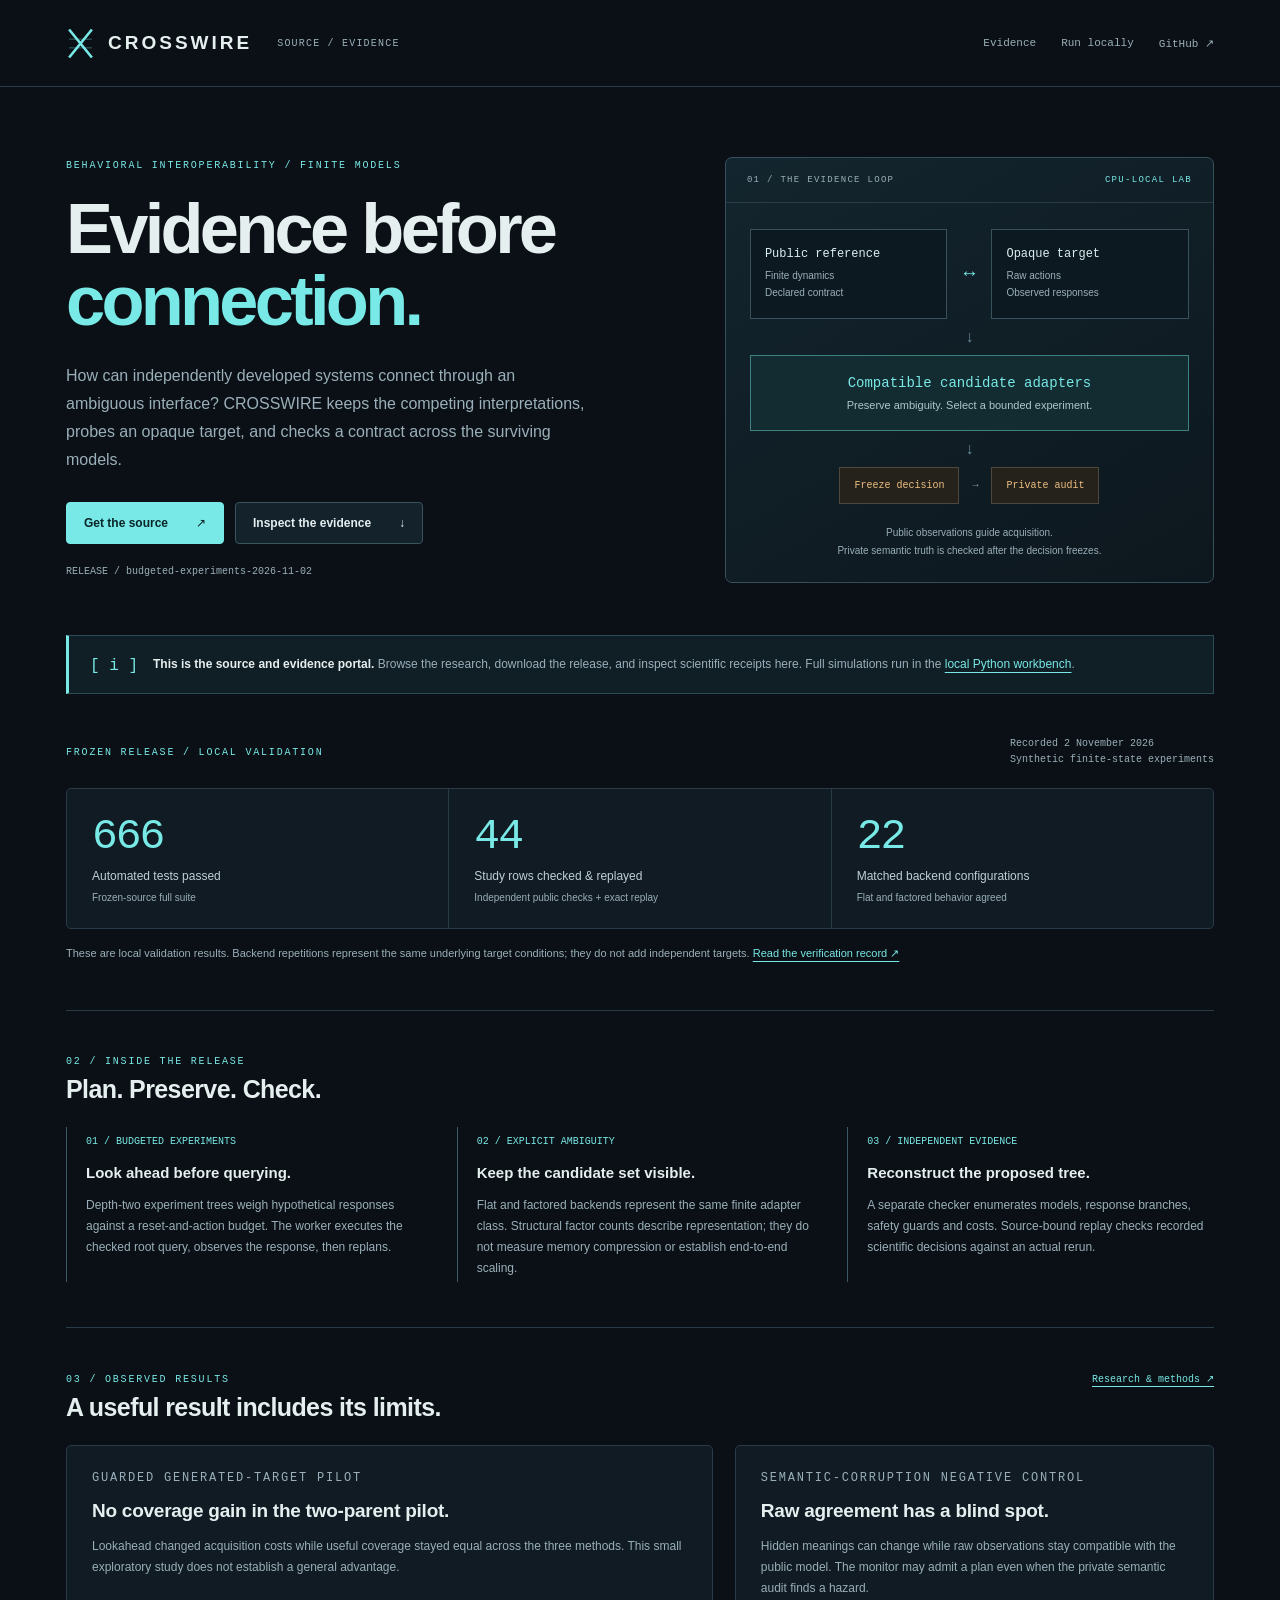
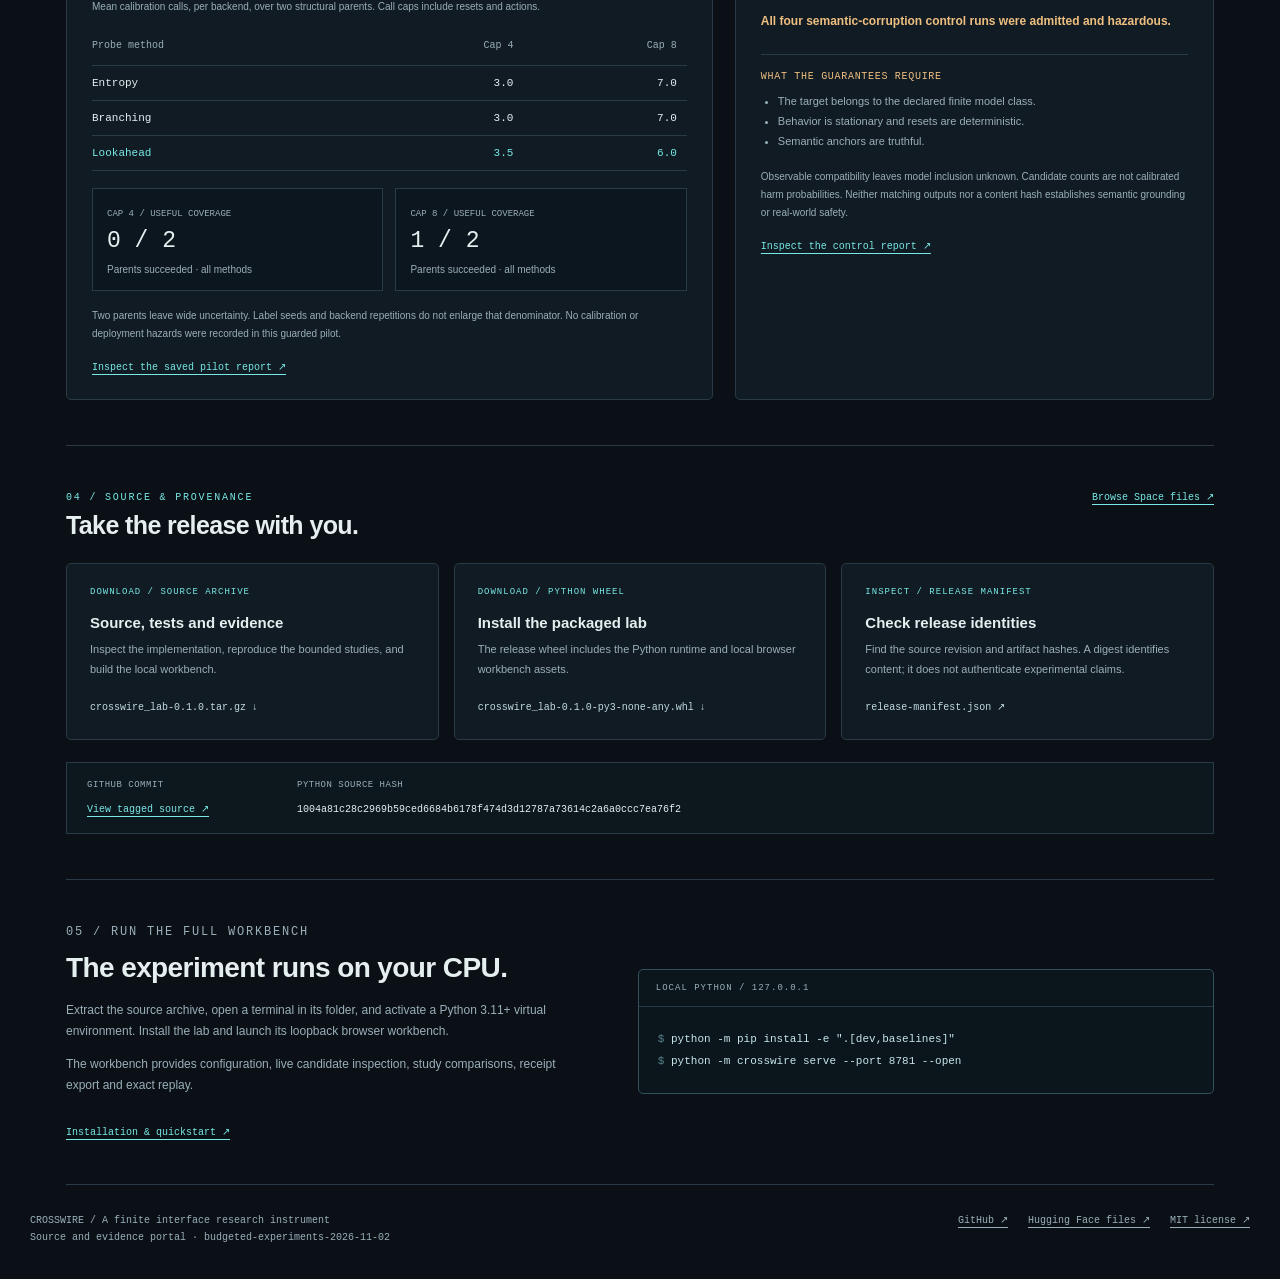
==== publication/index.html @ 33543312 "feat: add checked budgeted experiments and factored runtime" ====
<!doctype html>
<html lang="en">
<head>
  <meta charset="utf-8">
  <meta name="viewport" content="width=device-width, initial-scale=1">
  <meta name="color-scheme" content="dark">
  <meta name="description" content="CROSSWIRE source, scientific receipts and bounded experimental evidence for behavioral interoperability under ambiguous black-box interfaces.">
  <title>CROSSWIRE · Source &amp; evidence</title>
  <style>
    :root{color-scheme:dark;--bg:#0a1015;--panel:#101b23;--line:#293b46;--ink:#e6eff0;--muted:#9aafb9;--cyan:#78e9e6;--amber:#efbf80;--mono:Consolas,"Liberation Mono",monospace;font-family:"Segoe UI",Arial,sans-serif;color:var(--ink);background:var(--bg);font-synthesis:none}
    *{box-sizing:border-box}body{margin:0}a{color:var(--cyan);text-decoration-thickness:1px;text-underline-offset:4px}a:hover{color:#bbfffd}a:focus-visible,summary:focus-visible{outline:2px solid var(--cyan);outline-offset:5px}svg{display:block;max-width:100%}h1,h2,h3,p{margin-top:0}h1,h2,h3{font-weight:600}p{line-height:1.75}::selection{background:#285359;color:#fff}
    .wrap{max-width:1220px;margin:0 auto;padding:0 36px}.skip{position:absolute;left:20px;top:-80px;z-index:10;background:var(--panel);padding:14px}.skip:focus{top:12px}.masthead{border-bottom:1px solid var(--line)}.masthead-inner{min-height:86px;display:flex;align-items:center;justify-content:space-between;gap:24px}.brand{display:flex;align-items:center;gap:13px;color:var(--ink);text-decoration:none;font-size:19px;font-weight:750;letter-spacing:3px}.brand svg{width:29px;height:35px;color:var(--cyan)}.brand small{color:var(--muted);font:10px var(--mono);letter-spacing:1.2px;font-weight:400;margin-left:12px}.nav{display:flex;gap:25px;font:11px var(--mono)}.nav a{color:var(--muted);text-decoration:none}.nav a:hover{color:var(--cyan)}
    .eyebrow{font:10px var(--mono);letter-spacing:1.8px;color:var(--cyan);text-transform:uppercase}.hero{padding:70px 0 52px;display:grid;grid-template-columns:1.2fr 1fr;align-items:center;gap:72px}.hero h1{font-size:clamp(48px,5.5vw,77px);line-height:1.02;letter-spacing:-3.7px;margin:22px 0 25px}.hero h1 em{font-style:normal;color:var(--cyan)}.hero-copy{font-size:16px;color:var(--muted);max-width:525px;margin-bottom:28px}.actions{display:flex;gap:11px;flex-wrap:wrap}.button{display:inline-flex;align-items:center;justify-content:space-between;gap:28px;border:1px solid #3a535e;border-radius:4px;padding:13px 17px;font-size:12px;font-weight:650;text-decoration:none;color:var(--ink);background:#13222b}.button:hover{border-color:var(--cyan);background:#1c303a;color:var(--ink)}.button.primary{background:var(--cyan);border-color:var(--cyan);color:#092528}.button.primary:hover{background:#a8fffc}.release-tag{font:10px var(--mono);color:var(--muted);margin:19px 0 0;line-height:1.7;overflow-wrap:anywhere}
    .instrument{border:1px solid #35505a;background:linear-gradient(150deg,#13252e,#0d171e);border-radius:7px;overflow:hidden;position:relative}.instrument-head{padding:17px 21px;border-bottom:1px solid var(--line);display:flex;align-items:center;justify-content:space-between;gap:15px;font:9px var(--mono);letter-spacing:1.3px;color:var(--muted)}.instrument-head b{font-weight:400;color:var(--cyan)}.instrument-body{padding:26px 24px 22px}.flow-pair{display:grid;grid-template-columns:1fr 28px 1fr;align-items:center;gap:8px}.flow-box{border:1px solid #38515c;padding:17px 14px;background:#0d1921;min-width:0}.flow-box strong{font:12px var(--mono);font-weight:400;display:block;color:#d8eeef}.flow-box span{display:block;color:var(--muted);font-size:10px;line-height:1.65;margin-top:7px}.flow-arrow{color:var(--cyan);text-align:center;font:19px var(--mono)}.flow-down{height:36px;display:flex;justify-content:center;align-items:center;color:#668c96}.belief{border:1px solid #408080;padding:19px 16px;text-align:center;background:#132c32}.belief strong{display:block;font:14px var(--mono);color:var(--cyan);font-weight:400}.belief span{display:block;color:#aec7ce;font-size:11px;margin-top:8px}.audit-flow{display:flex;justify-content:center;align-items:center;gap:13px;font:10px var(--mono);line-height:1.5}.audit-flow span{border:1px solid #4f473b;color:var(--amber);background:#25221c;padding:10px 14px}.audit-flow b{font-weight:400;color:var(--muted)}.instrument-note{margin:20px 0 0;color:var(--muted);font-size:10px;line-height:1.8;text-align:center}
    .portal-note{display:flex;align-items:flex-start;gap:15px;padding:18px 21px;border:1px solid #2c4c55;border-left:3px solid var(--cyan);background:#101e26;color:var(--muted);font-size:12px;line-height:1.75}.portal-note strong{color:var(--ink);font-weight:600}.portal-note .note-mark{color:var(--cyan);font:16px var(--mono);padding-top:3px}.portal-note p{margin:0}.validation{padding:42px 0 47px;border-bottom:1px solid var(--line)}.validation-head{display:flex;justify-content:space-between;gap:20px;align-items:center;margin-bottom:20px}.validation-head p{margin:0}.small-label{font:10px var(--mono);color:var(--muted);line-height:1.6}.metrics{display:grid;grid-template-columns:repeat(3,1fr);border:1px solid var(--line);border-radius:5px;overflow:hidden;background:var(--line);gap:1px}.metric{background:var(--panel);padding:23px 25px}.metric strong{display:block;font:43px var(--mono);letter-spacing:-2px;font-weight:400;color:var(--cyan)}.metric span{display:block;font-size:12px;margin-top:8px;color:#c0d0d6}.metric small{display:block;font-size:10px;color:var(--muted);margin-top:7px;line-height:1.5}.validation-foot{margin:15px 0 0;font-size:11px;color:var(--muted)}
    section.content{padding:45px 0;border-bottom:1px solid var(--line)}.section-heading{display:flex;align-items:baseline;justify-content:space-between;gap:24px;margin-bottom:23px}.section-heading h2{font-size:25px;letter-spacing:-.6px;margin:8px 0 0}.section-heading .eyebrow{margin-bottom:8px}.section-heading>a{font:10px var(--mono);white-space:nowrap}.capabilities{display:grid;grid-template-columns:repeat(3,minmax(0,1fr));gap:24px}.capability{padding:3px 0 3px 19px;border-left:1px solid #3b5863;min-width:0}.capability .index{font:10px var(--mono);color:var(--cyan)}.capability h3{font-size:15px;line-height:1.5;margin:14px 0 10px}.capability p{font-size:12px;color:var(--muted);margin-bottom:0}.evidence-grid{display:grid;grid-template-columns:1.35fr 1fr;gap:22px}.card{background:var(--panel);border:1px solid var(--line);border-radius:5px;padding:25px;min-width:0}.card h3{font-size:19px;letter-spacing:-.25px;line-height:1.4;margin:13px 0 12px}.card p{color:var(--muted);font-size:12px}.finding{color:var(--amber)!important}.finding strong{font-weight:600}.table-wrap{overflow-x:auto;margin:20px 0 17px}table{width:100%;border-collapse:collapse;text-align:left;font-size:11px}caption{text-align:left;color:var(--muted);font-size:10px;line-height:1.7;padding-bottom:12px}th,td{padding:11px 10px;border-bottom:1px solid var(--line)}th{font:10px var(--mono);font-weight:400;color:var(--muted);line-height:1.6}th:first-child,td:first-child{padding-left:0}td{font-family:var(--mono)}th:not(:first-child),td:not(:first-child){text-align:right}.highlight-row td{color:var(--cyan)}.coverage{display:grid;grid-template-columns:1fr 1fr;gap:12px}.coverage>div{padding:13px 14px;border:1px solid var(--line);background:#0c161e}.coverage span{font:9px var(--mono);color:var(--muted)}.coverage b{display:block;font:23px var(--mono);font-weight:400;color:var(--ink);margin:8px 0 5px}.coverage small{font-size:10px;color:var(--muted)}.fineprint{font-size:10px!important;line-height:1.8!important;margin:16px 0 0}.boundary{border-top:1px solid var(--line);padding-top:16px;margin-top:22px}.boundary h4{font:10px var(--mono);color:var(--amber);font-weight:400;letter-spacing:.7px;margin:0 0 10px}.boundary ul{padding-left:17px;color:var(--muted);font-size:11px;line-height:1.8;margin:0}.card-link{display:inline-block;font:10px var(--mono);margin-top:18px}
    .resources{display:grid;grid-template-columns:repeat(3,minmax(0,1fr));gap:15px}.resource{display:flex;flex-direction:column;align-items:flex-start;padding:23px;border:1px solid var(--line);border-radius:5px;text-decoration:none;background:#101b23;color:var(--ink);min-width:0}.resource:hover{border-color:#59868e;background:#14232c;color:var(--ink)}.resource .resource-type{font:9px var(--mono);letter-spacing:1px;color:var(--cyan)}.resource h3{font-size:15px;margin:17px 0 9px}.resource p{font-size:11px;color:var(--muted);margin:0 0 20px}.resource .resource-action{font:10px var(--mono);margin-top:auto;color:#c3dce1;line-height:1.7;overflow-wrap:anywhere}.local-grid{display:grid;grid-template-columns:1fr 1.1fr;gap:48px;align-items:center}.local-grid h2{font-size:28px;letter-spacing:-.6px;margin:13px 0 16px}.local-grid p{font-size:12px;color:var(--muted)}.terminal{border:1px solid #35505c;border-radius:5px;overflow:hidden;background:#0b151c;min-width:0}.terminal-head{font:9px var(--mono);letter-spacing:1px;color:var(--muted);padding:13px 17px;border-bottom:1px solid var(--line)}pre{margin:0;padding:21px 19px;overflow:auto;font:11px/2 var(--mono);color:#c7e7e8;tab-size:2}.prompt{color:#5a858e;user-select:none}.provenance{margin-top:22px;padding:17px 20px;border:1px solid var(--line);display:flex;gap:15px 30px;flex-wrap:wrap;background:#0d171e}.provenance .label{font:9px var(--mono);color:var(--muted);letter-spacing:.5px;display:block;margin-bottom:8px}.provenance .value{font:10px var(--mono);overflow-wrap:anywhere}.provenance>div{min-width:0}.provenance .source{flex:1 1 360px}.provenance .commit{flex:0 1 180px}.footer{padding:27px 0 32px;display:flex;justify-content:space-between;gap:20px;color:var(--muted);font:10px/1.8 var(--mono)}.footer p{margin:0}.footer-links{display:flex;gap:20px;flex-wrap:wrap}.footer a{color:var(--muted)}
    @media(max-width:1000px){.hero{gap:35px}.hero h1{font-size:59px}.brand small{display:none}.instrument-body{padding:22px 17px}.flow-box{padding:14px 10px}.evidence-grid{grid-template-columns:1.15fr 1fr}.card{padding:21px}.local-grid{gap:28px}}
    @media(max-width:760px){.wrap{padding:0 22px}.masthead-inner{min-height:73px}.brand{font-size:16px;letter-spacing:2px}.brand svg{width:23px;height:29px}.nav{gap:17px;font-size:10px}.nav .nav-evidence{display:none}.hero{grid-template-columns:1fr;gap:32px;padding:42px 0 30px}.hero h1{font-size:clamp(47px,10vw,66px);letter-spacing:-2.5px}.hero-copy{font-size:14px;max-width:none}.instrument{max-width:530px;width:100%}.instrument-body{padding:23px}.flow-box{padding:16px}.portal-note{padding:16px;gap:12px;font-size:11px}.validation{padding:32px 0}.validation-head{align-items:flex-start;gap:14px}.validation-head .small-label{text-align:right;font-size:9px}.metric{padding:18px 13px}.metric strong{font-size:34px}.metric span{font-size:10px;line-height:1.5}.metric small{font-size:9px}.capabilities{grid-template-columns:1fr;gap:25px}.capability{padding-left:17px}.capability h3{margin-top:10px}.evidence-grid,.local-grid{grid-template-columns:1fr;gap:18px}.resources{grid-template-columns:1fr}.resource{padding:22px}.resource p{margin-bottom:15px}.section-heading{align-items:flex-start;gap:16px}.section-heading h2{font-size:23px}.section-heading>a{white-space:normal;max-width:100px;line-height:1.8;text-align:right}section.content{padding:32px 0}.local-grid{gap:22px}.local-grid h2{font-size:25px}.footer{flex-direction:column;gap:15px}.card{padding:22px}.provenance{padding:17px}.provenance .source{flex-basis:100%}.provenance .commit{flex-basis:100%}}
    @media(max-width:380px){.wrap{padding:0 17px}.nav{gap:12px}.brand{font-size:14px}.brand svg{width:20px}.hero h1{font-size:47px}.metric{padding:16px 10px}.metric strong{font-size:30px}.instrument-body{padding:18px}.flow-box{padding:13px 10px}.audit-flow{gap:9px}.audit-flow span{padding:9px 11px}}
    .portal-note .note-mark{white-space:nowrap;flex-shrink:0}
  </style>
</head>
<body>
  <a class="skip" href="#main">Skip to content</a>
  <header class="masthead">
    <div class="wrap masthead-inner">
      <a class="brand" href="#main" aria-label="CROSSWIRE source and evidence home">
        <svg viewBox="0 0 32 40" aria-hidden="true"><path d="M3 4 29 36M29 4 3 36" fill="none" stroke="currentColor" stroke-width="3"/><path d="M3 15h26M3 25h26" fill="none" stroke="currentColor" stroke-width="1" opacity=".45"/></svg>
        CROSSWIRE <small>SOURCE / EVIDENCE</small>
      </a>
      <nav class="nav" aria-label="Main navigation">
        <a class="nav-evidence" href="#evidence">Evidence</a>
        <a href="#run-locally">Run locally</a>
        <a href="https://github.com/kai9987kai/CROSSWIRE" target="_blank" rel="noopener noreferrer">GitHub ↗</a>
      </nav>
    </div>
  </header>
  <main class="wrap" id="main">
    <section class="hero" aria-labelledby="hero-title">
      <div>
        <p class="eyebrow">Behavioral interoperability / finite models</p>
        <h1 id="hero-title">Evidence before<br><em>connection.</em></h1>
        <p class="hero-copy">How can independently developed systems connect through an ambiguous interface? CROSSWIRE keeps the competing interpretations, probes an opaque target, and checks a contract across the surviving models.</p>
        <div class="actions">
          <a class="button primary" href="https://github.com/kai9987kai/CROSSWIRE" target="_blank" rel="noopener noreferrer">Get the source <span aria-hidden="true">↗</span></a>
          <a class="button" href="#evidence">Inspect the evidence <span aria-hidden="true">↓</span></a>
        </div>
        <p class="release-tag">RELEASE / budgeted-experiments-2026-11-02</p>
      </div>
      <aside class="instrument" aria-label="Illustrated finite evidence workflow">
        <div class="instrument-head"><span>01 / THE EVIDENCE LOOP</span><b>CPU-LOCAL LAB</b></div>
        <div class="instrument-body">
          <div class="flow-pair">
            <div class="flow-box"><strong>Public reference</strong><span>Finite dynamics<br>Declared contract</span></div>
            <div class="flow-arrow" aria-hidden="true">↔</div>
            <div class="flow-box"><strong>Opaque target</strong><span>Raw actions<br>Observed responses</span></div>
          </div>
          <div class="flow-down" aria-hidden="true">↓</div>
          <div class="belief"><strong>Compatible candidate adapters</strong><span>Preserve ambiguity. Select a bounded experiment.</span></div>
          <div class="flow-down" aria-hidden="true">↓</div>
          <div class="audit-flow"><span>Freeze decision</span><b aria-hidden="true">→</b><span>Private audit</span></div>
          <p class="instrument-note">Public observations guide acquisition.<br>Private semantic truth is checked after the decision freezes.</p>
        </div>
      </aside>
    </section>

    <div class="portal-note" role="note">
      <span class="note-mark" aria-hidden="true">[ i ]</span>
      <p><strong>This is the source and evidence portal.</strong> Browse the research, download the release, and inspect scientific receipts here. Full simulations run in the <a href="#run-locally">local Python workbench</a>.</p>
    </div>

    <section class="validation" aria-labelledby="validation-title">
      <div class="validation-head">
        <p class="eyebrow" id="validation-title">Frozen release / local validation</p>
        <p class="small-label">Recorded 2 November 2026<br>Synthetic finite-state experiments</p>
      </div>
      <div class="metrics">
        <div class="metric"><strong>666</strong><span>Automated tests passed</span><small>Frozen-source full suite</small></div>
        <div class="metric"><strong>44</strong><span>Study rows checked &amp; replayed</span><small>Independent public checks + exact replay</small></div>
        <div class="metric"><strong>22</strong><span>Matched backend configurations</span><small>Flat and factored behavior agreed</small></div>
      </div>
      <p class="validation-foot">These are local validation results. Backend repetitions represent the same underlying target conditions; they do not add independent targets. <a href="https://github.com/kai9987kai/CROSSWIRE/blob/budgeted-experiments-2026-11-02/docs/verification-budgeted-experiments.md" target="_blank" rel="noopener noreferrer">Read the verification record ↗</a></p>
    </section>

    <section class="content" aria-labelledby="capabilities-title">
      <div class="section-heading"><div><p class="eyebrow">02 / INSIDE THE RELEASE</p><h2 id="capabilities-title">Plan. Preserve. Check.</h2></div></div>
      <div class="capabilities">
        <article class="capability"><span class="index">01 / BUDGETED EXPERIMENTS</span><h3>Look ahead before querying.</h3><p>Depth-two experiment trees weigh hypothetical responses against a reset-and-action budget. The worker executes the checked root query, observes the response, then replans.</p></article>
        <article class="capability"><span class="index">02 / EXPLICIT AMBIGUITY</span><h3>Keep the candidate set visible.</h3><p>Flat and factored backends represent the same finite adapter class. Structural factor counts describe representation; they do not measure memory compression or establish end-to-end scaling.</p></article>
        <article class="capability"><span class="index">03 / INDEPENDENT EVIDENCE</span><h3>Reconstruct the proposed tree.</h3><p>A separate checker enumerates models, response branches, safety guards and costs. Source-bound replay checks recorded scientific decisions against an actual rerun.</p></article>
      </div>
    </section>

    <section class="content" id="evidence" aria-labelledby="evidence-title">
      <div class="section-heading"><div><p class="eyebrow">03 / OBSERVED RESULTS</p><h2 id="evidence-title">A useful result includes its limits.</h2></div><a href="https://github.com/kai9987kai/CROSSWIRE/blob/budgeted-experiments-2026-11-02/research/2026-11-01-budgeted-experiments.md" target="_blank" rel="noopener noreferrer">Research &amp; methods ↗</a></div>
      <div class="evidence-grid">
        <article class="card">
          <p class="eyebrow">GUARDED GENERATED-TARGET PILOT</p>
          <h3>No coverage gain in the two-parent pilot.</h3>
          <p>Lookahead changed acquisition costs while useful coverage stayed equal across the three methods. This small exploratory study does not establish a general advantage.</p>
          <div class="table-wrap">
            <table>
              <caption>Mean calibration calls, per backend, over two structural parents. Call caps include resets and actions.</caption>
              <thead><tr><th scope="col">Probe method</th><th scope="col">Cap 4</th><th scope="col">Cap 8</th></tr></thead>
              <tbody><tr><td>Entropy</td><td>3.0</td><td>7.0</td></tr><tr><td>Branching</td><td>3.0</td><td>7.0</td></tr><tr class="highlight-row"><td>Lookahead</td><td>3.5</td><td>6.0</td></tr></tbody>
            </table>
          </div>
          <div class="coverage"><div><span>CAP 4 / USEFUL COVERAGE</span><b>0 / 2</b><small>Parents succeeded · all methods</small></div><div><span>CAP 8 / USEFUL COVERAGE</span><b>1 / 2</b><small>Parents succeeded · all methods</small></div></div>
          <p class="fineprint">Two parents leave wide uncertainty. Label seeds and backend repetitions do not enlarge that denominator. No calibration or deployment hazards were recorded in this guarded pilot.</p>
          <a class="card-link" href="https://github.com/kai9987kai/CROSSWIRE/blob/budgeted-experiments-2026-11-02/reports/budgeted-planning-pilot.md" target="_blank" rel="noopener noreferrer">Inspect the saved pilot report ↗</a>
        </article>
        <article class="card">
          <p class="eyebrow">SEMANTIC-CORRUPTION NEGATIVE CONTROL</p>
          <h3>Raw agreement has a blind spot.</h3>
          <p>Hidden meanings can change while raw observations stay compatible with the public model. The monitor may admit a plan even when the private semantic audit finds a hazard.</p>
          <p class="finding"><strong>All four semantic-corruption control runs were admitted and hazardous.</strong></p>
          <div class="boundary"><h4>WHAT THE GUARANTEES REQUIRE</h4><ul><li>The target belongs to the declared finite model class.</li><li>Behavior is stationary and resets are deterministic.</li><li>Semantic anchors are truthful.</li></ul></div>
          <p class="fineprint">Observable compatibility leaves model inclusion unknown. Candidate counts are not calibrated harm probabilities. Neither matching outputs nor a content hash establishes semantic grounding or real-world safety.</p>
          <a class="card-link" href="https://github.com/kai9987kai/CROSSWIRE/blob/budgeted-experiments-2026-11-02/reports/budgeted-planning-controls.md" target="_blank" rel="noopener noreferrer">Inspect the control report ↗</a>
        </article>
      </div>
    </section>

    <section class="content" id="source" aria-labelledby="source-title">
      <div class="section-heading"><div><p class="eyebrow">04 / SOURCE &amp; PROVENANCE</p><h2 id="source-title">Take the release with you.</h2></div><a href="https://huggingface.co/spaces/Kai9987kai/CROSSWIRE/tree/main" target="_blank" rel="noopener noreferrer">Browse Space files ↗</a></div>
      <div class="resources">
        <a class="resource" href="https://huggingface.co/spaces/Kai9987kai/CROSSWIRE/resolve/budgeted-experiments-2026-11-02/artifacts/crosswire_lab-0.1.0.tar.gz" target="_blank" rel="noopener noreferrer"><span class="resource-type">DOWNLOAD / SOURCE ARCHIVE</span><h3>Source, tests and evidence</h3><p>Inspect the implementation, reproduce the bounded studies, and build the local workbench.</p><span class="resource-action">crosswire_lab-0.1.0.tar.gz ↓</span></a>
        <a class="resource" href="https://huggingface.co/spaces/Kai9987kai/CROSSWIRE/resolve/budgeted-experiments-2026-11-02/artifacts/crosswire_lab-0.1.0-py3-none-any.whl" target="_blank" rel="noopener noreferrer"><span class="resource-type">DOWNLOAD / PYTHON WHEEL</span><h3>Install the packaged lab</h3><p>The release wheel includes the Python runtime and local browser workbench assets.</p><span class="resource-action">crosswire_lab-0.1.0-py3-none-any.whl ↓</span></a>
        <a class="resource" href="https://huggingface.co/spaces/Kai9987kai/CROSSWIRE/resolve/budgeted-experiments-2026-11-02/release-manifest.json" target="_blank" rel="noopener noreferrer"><span class="resource-type">INSPECT / RELEASE MANIFEST</span><h3>Check release identities</h3><p>Find the source revision and artifact hashes. A digest identifies content; it does not authenticate experimental claims.</p><span class="resource-action">release-manifest.json ↗</span></a>
      </div>
      <div class="provenance" aria-label="Release provenance">
        <div class="commit"><span class="label">GITHUB COMMIT</span><a class="value" id="release-commit" href="https://github.com/kai9987kai/CROSSWIRE/tree/budgeted-experiments-2026-11-02" target="_blank" rel="noopener noreferrer">View tagged source ↗</a></div>
        <div class="source"><span class="label">PYTHON SOURCE HASH</span><span class="value" id="release-source">1004a81c28c2969b59ced6684b6178f474d3d12787a73614c2a6a0ccc7ea76f2</span></div>
      </div>
    </section>

    <section class="content" id="run-locally" aria-labelledby="local-title">
      <div class="local-grid">
        <div><p class="eyebrow">05 / RUN THE FULL WORKBENCH</p><h2 id="local-title">The experiment runs on your CPU.</h2><p>Extract the source archive, open a terminal in its folder, and activate a Python 3.11+ virtual environment. Install the lab and launch its loopback browser workbench.</p><p>The workbench provides configuration, live candidate inspection, study comparisons, receipt export and exact replay.</p><a class="card-link" href="https://github.com/kai9987kai/CROSSWIRE/tree/budgeted-experiments-2026-11-02#quickstart" target="_blank" rel="noopener noreferrer">Installation &amp; quickstart ↗</a></div>
        <div class="terminal"><div class="terminal-head">LOCAL PYTHON / 127.0.0.1</div><pre><code><span class="prompt">$ </span>python -m pip install -e ".[dev,baselines]"
<span class="prompt">$ </span>python -m crosswire serve --port 8781 --open</code></pre></div>
      </div>
    </section>
  </main>
  <footer class="wrap footer"><p>CROSSWIRE / A finite interface research instrument<br>Source and evidence portal · budgeted-experiments-2026-11-02</p><div class="footer-links"><a href="https://github.com/kai9987kai/CROSSWIRE" target="_blank" rel="noopener noreferrer">GitHub ↗</a><a href="https://huggingface.co/spaces/Kai9987kai/CROSSWIRE/tree/main" target="_blank" rel="noopener noreferrer">Hugging Face files ↗</a><a href="https://github.com/kai9987kai/CROSSWIRE/blob/budgeted-experiments-2026-11-02/LICENSE" target="_blank" rel="noopener noreferrer">MIT license ↗</a></div></footer>
  <script>
    (() => {
      const controller = new AbortController();
      const timer = setTimeout(() => controller.abort(), 6000);
      fetch('https://huggingface.co/spaces/Kai9987kai/CROSSWIRE/resolve/budgeted-experiments-2026-11-02/release-manifest.json', {
        cache: 'no-store', credentials: 'omit', signal: controller.signal
      }).then(response => response.ok ? response.json() : null).then(manifest => {
        if (!manifest || typeof manifest !== 'object') return;
        const commit = manifest.github_commit || manifest.git_commit || manifest.commit || manifest.github?.commit || manifest.git?.commit;
        const source = manifest.source_hash || manifest.python_source_hash || manifest.source?.hash;
        if (typeof commit === 'string' && /^[0-9a-f]{40,64}$/i.test(commit)) {
          const link = document.getElementById('release-commit');
          link.textContent = commit.slice(0, 12) + ' ↗';
          link.href = 'https://github.com/kai9987kai/CROSSWIRE/commit/' + commit;
          link.title = commit;
        }
        if (typeof source === 'string' && /^[0-9a-f]{64}$/i.test(source)) {
          document.getElementById('release-source').textContent = source;
        }
      }).catch(() => {}).finally(() => clearTimeout(timer));
    })();
  </script>
</body>
</html>
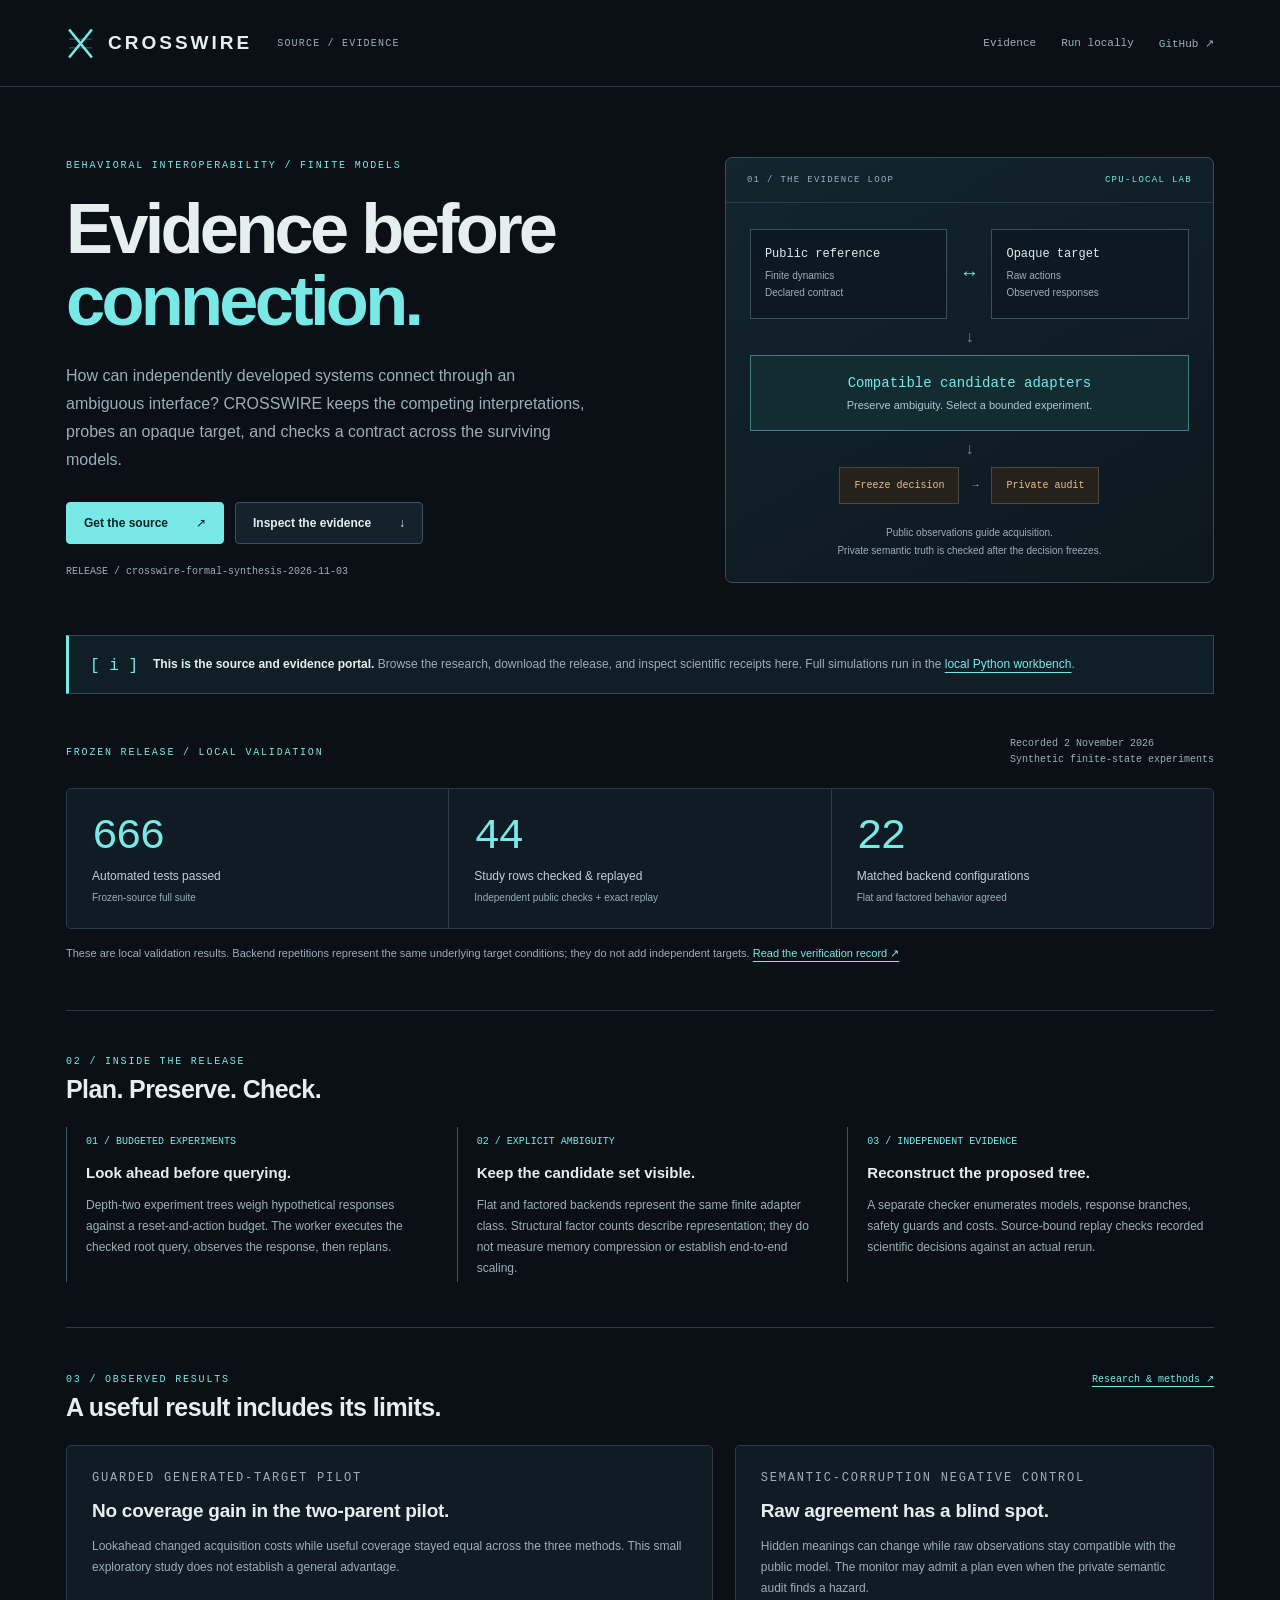
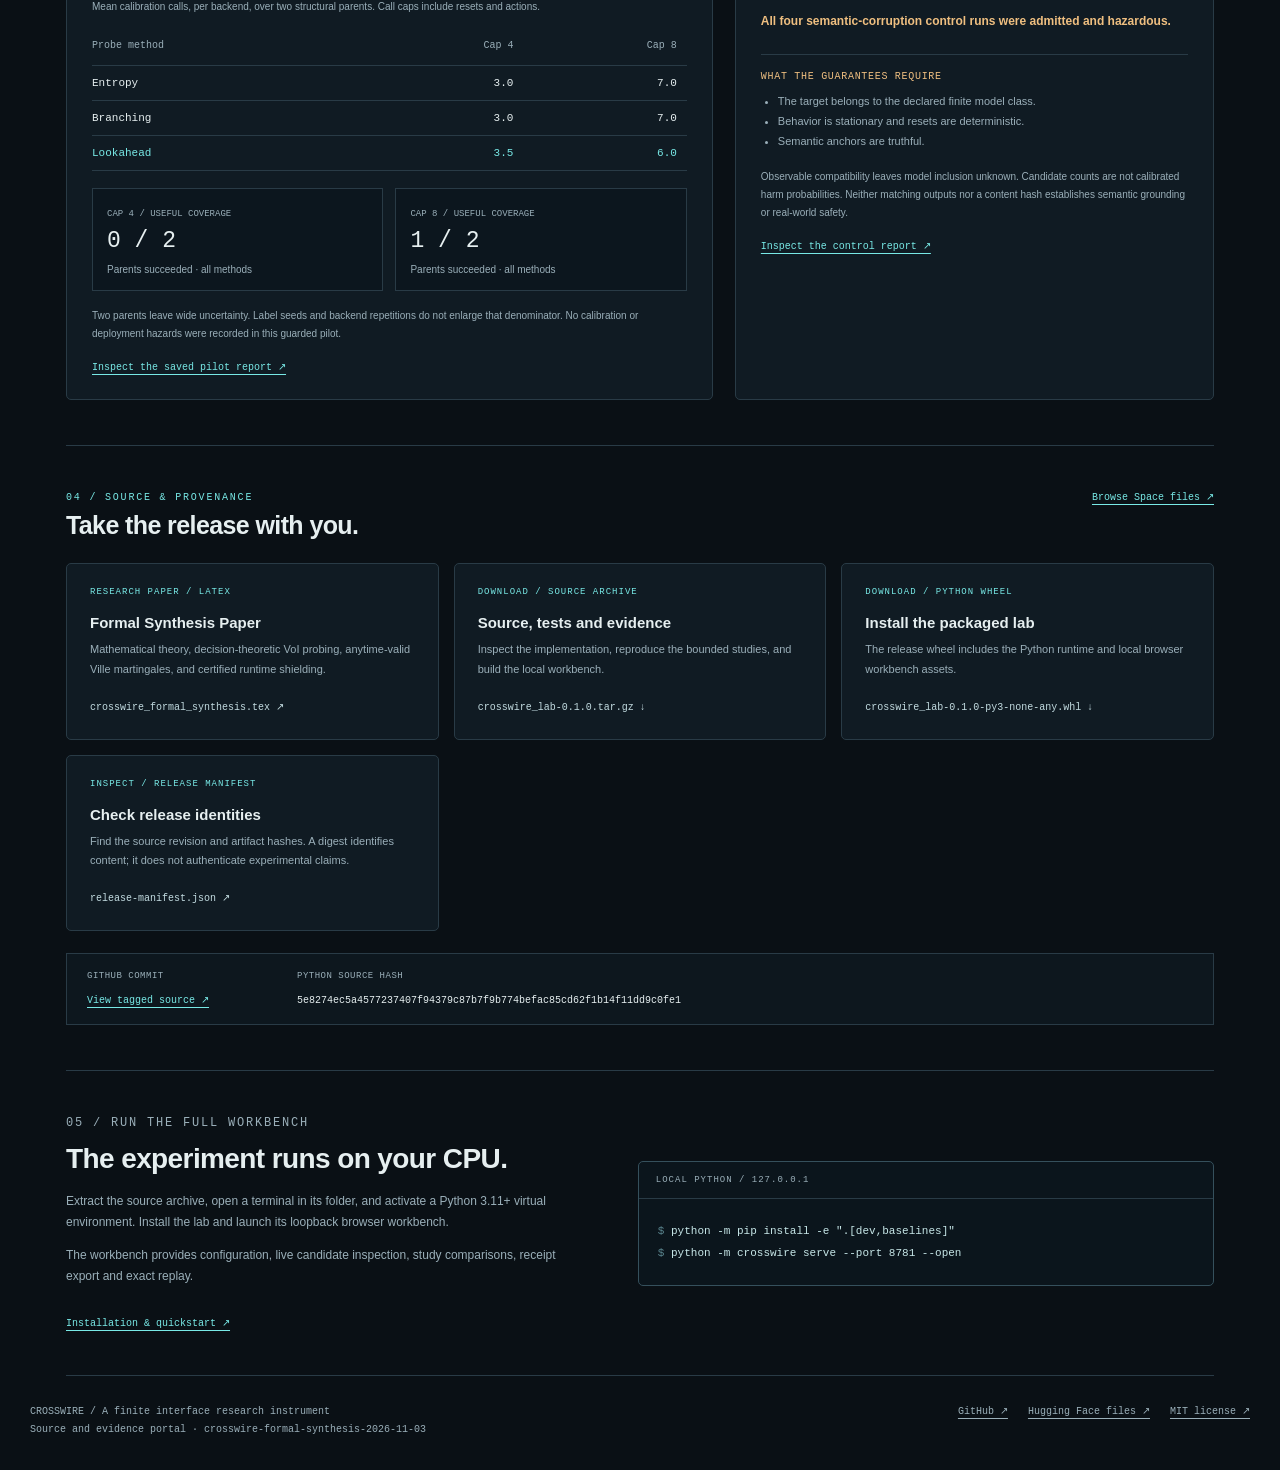
==== commit 91e7ac87: "chore: update publication manifest, tags, and portal links for 2026-11-03 release" ====
--- a/publication/index.html
+++ b/publication/index.html
@@ -46,7 +46,7 @@
           <a class="button primary" href="https://github.com/kai9987kai/CROSSWIRE" target="_blank" rel="noopener noreferrer">Get the source <span aria-hidden="true">↗</span></a>
           <a class="button" href="#evidence">Inspect the evidence <span aria-hidden="true">↓</span></a>
         </div>
-        <p class="release-tag">RELEASE / budgeted-experiments-2026-11-02</p>
+        <p class="release-tag">RELEASE / crosswire-formal-synthesis-2026-11-03</p>
       </div>
       <aside class="instrument" aria-label="Illustrated finite evidence workflow">
         <div class="instrument-head"><span>01 / THE EVIDENCE LOOP</span><b>CPU-LOCAL LAB</b></div>
@@ -80,7 +80,7 @@
         <div class="metric"><strong>44</strong><span>Study rows checked &amp; replayed</span><small>Independent public checks + exact replay</small></div>
         <div class="metric"><strong>22</strong><span>Matched backend configurations</span><small>Flat and factored behavior agreed</small></div>
       </div>
-      <p class="validation-foot">These are local validation results. Backend repetitions represent the same underlying target conditions; they do not add independent targets. <a href="https://github.com/kai9987kai/CROSSWIRE/blob/budgeted-experiments-2026-11-02/docs/verification-budgeted-experiments.md" target="_blank" rel="noopener noreferrer">Read the verification record ↗</a></p>
+      <p class="validation-foot">These are local validation results. Backend repetitions represent the same underlying target conditions; they do not add independent targets. <a href="https://github.com/kai9987kai/CROSSWIRE/blob/crosswire-formal-synthesis-2026-11-03/docs/verification-budgeted-experiments.md" target="_blank" rel="noopener noreferrer">Read the verification record ↗</a></p>
     </section>
 
     <section class="content" aria-labelledby="capabilities-title">
@@ -93,7 +93,7 @@
     </section>
 
     <section class="content" id="evidence" aria-labelledby="evidence-title">
-      <div class="section-heading"><div><p class="eyebrow">03 / OBSERVED RESULTS</p><h2 id="evidence-title">A useful result includes its limits.</h2></div><a href="https://github.com/kai9987kai/CROSSWIRE/blob/budgeted-experiments-2026-11-02/research/2026-11-01-budgeted-experiments.md" target="_blank" rel="noopener noreferrer">Research &amp; methods ↗</a></div>
+      <div class="section-heading"><div><p class="eyebrow">03 / OBSERVED RESULTS</p><h2 id="evidence-title">A useful result includes its limits.</h2></div><a href="https://github.com/kai9987kai/CROSSWIRE/blob/crosswire-formal-synthesis-2026-11-03/research/2026-11-01-budgeted-experiments.md" target="_blank" rel="noopener noreferrer">Research &amp; methods ↗</a></div>
       <div class="evidence-grid">
         <article class="card">
           <p class="eyebrow">GUARDED GENERATED-TARGET PILOT</p>
@@ -108,7 +108,7 @@
           </div>
           <div class="coverage"><div><span>CAP 4 / USEFUL COVERAGE</span><b>0 / 2</b><small>Parents succeeded · all methods</small></div><div><span>CAP 8 / USEFUL COVERAGE</span><b>1 / 2</b><small>Parents succeeded · all methods</small></div></div>
           <p class="fineprint">Two parents leave wide uncertainty. Label seeds and backend repetitions do not enlarge that denominator. No calibration or deployment hazards were recorded in this guarded pilot.</p>
-          <a class="card-link" href="https://github.com/kai9987kai/CROSSWIRE/blob/budgeted-experiments-2026-11-02/reports/budgeted-planning-pilot.md" target="_blank" rel="noopener noreferrer">Inspect the saved pilot report ↗</a>
+          <a class="card-link" href="https://github.com/kai9987kai/CROSSWIRE/blob/crosswire-formal-synthesis-2026-11-03/reports/budgeted-planning-pilot.md" target="_blank" rel="noopener noreferrer">Inspect the saved pilot report ↗</a>
         </article>
         <article class="card">
           <p class="eyebrow">SEMANTIC-CORRUPTION NEGATIVE CONTROL</p>
@@ -117,7 +117,7 @@
           <p class="finding"><strong>All four semantic-corruption control runs were admitted and hazardous.</strong></p>
           <div class="boundary"><h4>WHAT THE GUARANTEES REQUIRE</h4><ul><li>The target belongs to the declared finite model class.</li><li>Behavior is stationary and resets are deterministic.</li><li>Semantic anchors are truthful.</li></ul></div>
           <p class="fineprint">Observable compatibility leaves model inclusion unknown. Candidate counts are not calibrated harm probabilities. Neither matching outputs nor a content hash establishes semantic grounding or real-world safety.</p>
-          <a class="card-link" href="https://github.com/kai9987kai/CROSSWIRE/blob/budgeted-experiments-2026-11-02/reports/budgeted-planning-controls.md" target="_blank" rel="noopener noreferrer">Inspect the control report ↗</a>
+          <a class="card-link" href="https://github.com/kai9987kai/CROSSWIRE/blob/crosswire-formal-synthesis-2026-11-03/reports/budgeted-planning-controls.md" target="_blank" rel="noopener noreferrer">Inspect the control report ↗</a>
         </article>
       </div>
     </section>
@@ -125,30 +125,31 @@
     <section class="content" id="source" aria-labelledby="source-title">
       <div class="section-heading"><div><p class="eyebrow">04 / SOURCE &amp; PROVENANCE</p><h2 id="source-title">Take the release with you.</h2></div><a href="https://huggingface.co/spaces/Kai9987kai/CROSSWIRE/tree/main" target="_blank" rel="noopener noreferrer">Browse Space files ↗</a></div>
       <div class="resources">
-        <a class="resource" href="https://huggingface.co/spaces/Kai9987kai/CROSSWIRE/resolve/budgeted-experiments-2026-11-02/artifacts/crosswire_lab-0.1.0.tar.gz" target="_blank" rel="noopener noreferrer"><span class="resource-type">DOWNLOAD / SOURCE ARCHIVE</span><h3>Source, tests and evidence</h3><p>Inspect the implementation, reproduce the bounded studies, and build the local workbench.</p><span class="resource-action">crosswire_lab-0.1.0.tar.gz ↓</span></a>
-        <a class="resource" href="https://huggingface.co/spaces/Kai9987kai/CROSSWIRE/resolve/budgeted-experiments-2026-11-02/artifacts/crosswire_lab-0.1.0-py3-none-any.whl" target="_blank" rel="noopener noreferrer"><span class="resource-type">DOWNLOAD / PYTHON WHEEL</span><h3>Install the packaged lab</h3><p>The release wheel includes the Python runtime and local browser workbench assets.</p><span class="resource-action">crosswire_lab-0.1.0-py3-none-any.whl ↓</span></a>
-        <a class="resource" href="https://huggingface.co/spaces/Kai9987kai/CROSSWIRE/resolve/budgeted-experiments-2026-11-02/release-manifest.json" target="_blank" rel="noopener noreferrer"><span class="resource-type">INSPECT / RELEASE MANIFEST</span><h3>Check release identities</h3><p>Find the source revision and artifact hashes. A digest identifies content; it does not authenticate experimental claims.</p><span class="resource-action">release-manifest.json ↗</span></a>
+        <a class="resource" href="https://github.com/kai9987kai/CROSSWIRE/blob/main/paper/crosswire_formal_synthesis.tex" target="_blank" rel="noopener noreferrer"><span class="resource-type">RESEARCH PAPER / LATEX</span><h3>Formal Synthesis Paper</h3><p>Mathematical theory, decision-theoretic VoI probing, anytime-valid Ville martingales, and certified runtime shielding.</p><span class="resource-action">crosswire_formal_synthesis.tex ↗</span></a>
+        <a class="resource" href="https://huggingface.co/spaces/Kai9987kai/CROSSWIRE/resolve/crosswire-formal-synthesis-2026-11-03/artifacts/crosswire_lab-0.1.0.tar.gz" target="_blank" rel="noopener noreferrer"><span class="resource-type">DOWNLOAD / SOURCE ARCHIVE</span><h3>Source, tests and evidence</h3><p>Inspect the implementation, reproduce the bounded studies, and build the local workbench.</p><span class="resource-action">crosswire_lab-0.1.0.tar.gz ↓</span></a>
+        <a class="resource" href="https://huggingface.co/spaces/Kai9987kai/CROSSWIRE/resolve/crosswire-formal-synthesis-2026-11-03/artifacts/crosswire_lab-0.1.0-py3-none-any.whl" target="_blank" rel="noopener noreferrer"><span class="resource-type">DOWNLOAD / PYTHON WHEEL</span><h3>Install the packaged lab</h3><p>The release wheel includes the Python runtime and local browser workbench assets.</p><span class="resource-action">crosswire_lab-0.1.0-py3-none-any.whl ↓</span></a>
+        <a class="resource" href="https://huggingface.co/spaces/Kai9987kai/CROSSWIRE/resolve/crosswire-formal-synthesis-2026-11-03/release-manifest.json" target="_blank" rel="noopener noreferrer"><span class="resource-type">INSPECT / RELEASE MANIFEST</span><h3>Check release identities</h3><p>Find the source revision and artifact hashes. A digest identifies content; it does not authenticate experimental claims.</p><span class="resource-action">release-manifest.json ↗</span></a>
       </div>
       <div class="provenance" aria-label="Release provenance">
-        <div class="commit"><span class="label">GITHUB COMMIT</span><a class="value" id="release-commit" href="https://github.com/kai9987kai/CROSSWIRE/tree/budgeted-experiments-2026-11-02" target="_blank" rel="noopener noreferrer">View tagged source ↗</a></div>
-        <div class="source"><span class="label">PYTHON SOURCE HASH</span><span class="value" id="release-source">1004a81c28c2969b59ced6684b6178f474d3d12787a73614c2a6a0ccc7ea76f2</span></div>
+        <div class="commit"><span class="label">GITHUB COMMIT</span><a class="value" id="release-commit" href="https://github.com/kai9987kai/CROSSWIRE/tree/crosswire-formal-synthesis-2026-11-03" target="_blank" rel="noopener noreferrer">View tagged source ↗</a></div>
+        <div class="source"><span class="label">PYTHON SOURCE HASH</span><span class="value" id="release-source">5e8274ec5a4577237407f94379c87b7f9b774befac85cd62f1b14f11dd9c0fe1</span></div>
       </div>
     </section>
 
     <section class="content" id="run-locally" aria-labelledby="local-title">
       <div class="local-grid">
-        <div><p class="eyebrow">05 / RUN THE FULL WORKBENCH</p><h2 id="local-title">The experiment runs on your CPU.</h2><p>Extract the source archive, open a terminal in its folder, and activate a Python 3.11+ virtual environment. Install the lab and launch its loopback browser workbench.</p><p>The workbench provides configuration, live candidate inspection, study comparisons, receipt export and exact replay.</p><a class="card-link" href="https://github.com/kai9987kai/CROSSWIRE/tree/budgeted-experiments-2026-11-02#quickstart" target="_blank" rel="noopener noreferrer">Installation &amp; quickstart ↗</a></div>
+        <div><p class="eyebrow">05 / RUN THE FULL WORKBENCH</p><h2 id="local-title">The experiment runs on your CPU.</h2><p>Extract the source archive, open a terminal in its folder, and activate a Python 3.11+ virtual environment. Install the lab and launch its loopback browser workbench.</p><p>The workbench provides configuration, live candidate inspection, study comparisons, receipt export and exact replay.</p><a class="card-link" href="https://github.com/kai9987kai/CROSSWIRE/tree/crosswire-formal-synthesis-2026-11-03#quickstart" target="_blank" rel="noopener noreferrer">Installation &amp; quickstart ↗</a></div>
         <div class="terminal"><div class="terminal-head">LOCAL PYTHON / 127.0.0.1</div><pre><code><span class="prompt">$ </span>python -m pip install -e ".[dev,baselines]"
 <span class="prompt">$ </span>python -m crosswire serve --port 8781 --open</code></pre></div>
       </div>
     </section>
   </main>
-  <footer class="wrap footer"><p>CROSSWIRE / A finite interface research instrument<br>Source and evidence portal · budgeted-experiments-2026-11-02</p><div class="footer-links"><a href="https://github.com/kai9987kai/CROSSWIRE" target="_blank" rel="noopener noreferrer">GitHub ↗</a><a href="https://huggingface.co/spaces/Kai9987kai/CROSSWIRE/tree/main" target="_blank" rel="noopener noreferrer">Hugging Face files ↗</a><a href="https://github.com/kai9987kai/CROSSWIRE/blob/budgeted-experiments-2026-11-02/LICENSE" target="_blank" rel="noopener noreferrer">MIT license ↗</a></div></footer>
+  <footer class="wrap footer"><p>CROSSWIRE / A finite interface research instrument<br>Source and evidence portal · crosswire-formal-synthesis-2026-11-03</p><div class="footer-links"><a href="https://github.com/kai9987kai/CROSSWIRE" target="_blank" rel="noopener noreferrer">GitHub ↗</a><a href="https://huggingface.co/spaces/Kai9987kai/CROSSWIRE/tree/main" target="_blank" rel="noopener noreferrer">Hugging Face files ↗</a><a href="https://github.com/kai9987kai/CROSSWIRE/blob/crosswire-formal-synthesis-2026-11-03/LICENSE" target="_blank" rel="noopener noreferrer">MIT license ↗</a></div></footer>
   <script>
     (() => {
       const controller = new AbortController();
       const timer = setTimeout(() => controller.abort(), 6000);
-      fetch('https://huggingface.co/spaces/Kai9987kai/CROSSWIRE/resolve/budgeted-experiments-2026-11-02/release-manifest.json', {
+      fetch('https://huggingface.co/spaces/Kai9987kai/CROSSWIRE/resolve/crosswire-formal-synthesis-2026-11-03/release-manifest.json', {
         cache: 'no-store', credentials: 'omit', signal: controller.signal
       }).then(response => response.ok ? response.json() : null).then(manifest => {
         if (!manifest || typeof manifest !== 'object') return;
